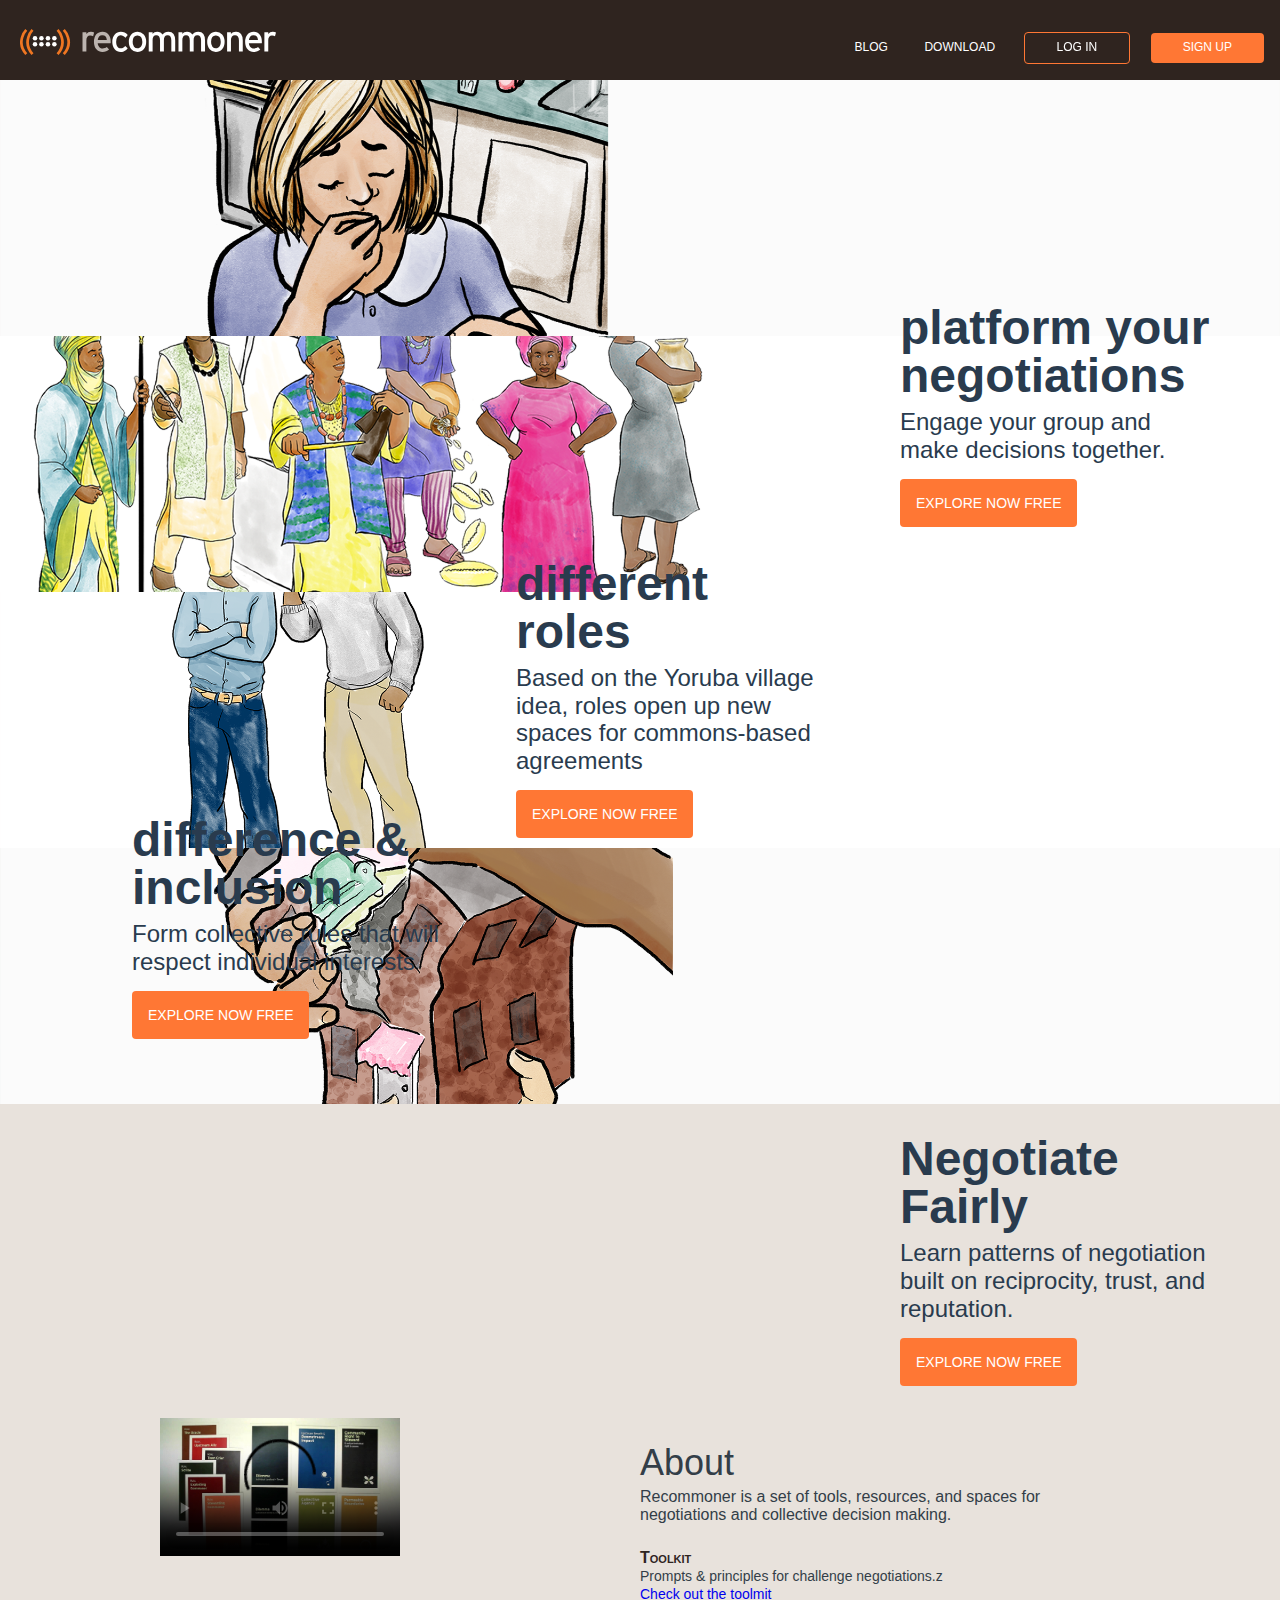
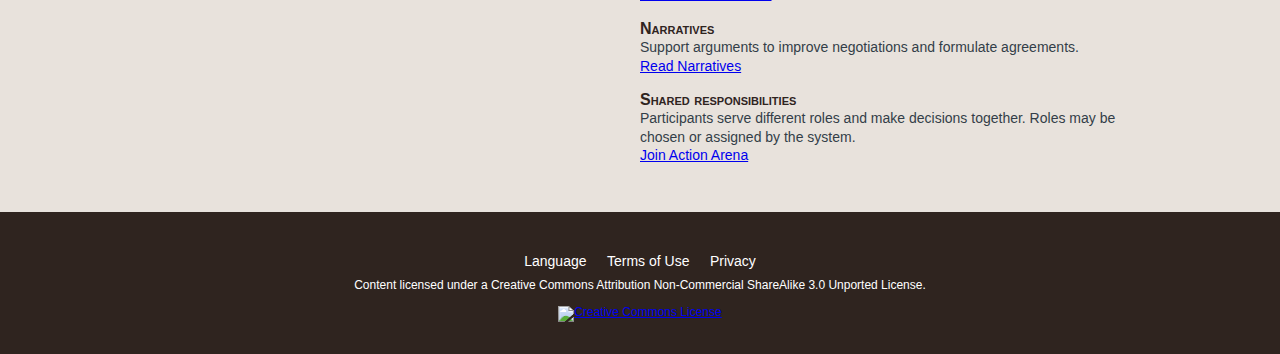
==== index.html @ cce73af5 "gogogo" ====
<!DOCTYPE html>
<html>

<head>
    <meta charset="UTF-8">
    <meta name="description" content="Recommoner is a platform built to address social dilemmas.">
    <meta http-equiv="Content-Type" content="text/html; charset=utf-8">
    <meta http-equiv="X-UA-Compatible" content="IE=edge,chrome=1">
    <meta name=viewport content="width=device-width, initial-scale=1">

    <title>Recommoner</title>

    <link rel="apple-touch-icon" sizes="152x152" href="/apple-touch-icon.png">
    <link rel="icon" type="image/png" href="/favicon-32x32.png" sizes="32x32">
    <link rel="icon" type="image/png" href="/favicon-16x16.png" sizes="16x16">
    <link rel="manifest" href="/manifest.json">
    <link rel="mask-icon" href="/safari-pinned-tab.svg" color="#5bbad5">
    <meta name="theme-color" content="#ffffff">

    <link rel="stylesheet" type="text/css" href="slick/slick.css" />
    <link rel="stylesheet" type="text/css" href="slick/slick-theme.css" />

    <link href="https://vjs.zencdn.net/5.19.2/video-js.css" rel="stylesheet">

    <link rel="stylesheet" type="text/css" href="css/tachyons.css">
    <link rel="stylesheet" type="text/css" href="css/style.css" />

    <!-- <script src="https://use.fontawesome.com/e6d8ed2f0f.js"></script> -->
    <!-- generic fontawesome -->
    <script src="https://use.fontawesome.com/c4970f7ace.js"></script>
    <!-- my specific asynchronous fontawesome -->

    <style>

        .bulletpoint .title {
            color: #2f241f;
            display: block;
        }

        .bulletpoint .desc {
            display: block;
        }

        .slick-next {
            right: 25px;
            z-index: 10;
        }

        .slick-next:before,
        .slick-prev:before {
            color: orange;
            height: 2em;
            width: 2em;
        }

        .slick-prev {
            left: 25px;
            z-index: 10;
        }

        .video-dimensions {
            padding-top: 2em;
            width: 400px;
            height: 250px;
            max-width: 600px;
            max-height: 425px
        }

        #about {
          background-color: #e8e2dc;
          color: #333e48;
          display: block;
          border-radius: 4px;
          padding: 2em;
        }

          #slider {
            overflow: hidden;
            padding-bottom: 15px;
            margin-bottom: -15px;
          }

          #wrapper {
            background-color: #e8e2dc;
          }
        }
    </style>

</head>

<body class="">
    <main id="wrapper">
        <header class="">
            <nav class="dt w-100 center pa3">
                <div class="dtc w2 v-mid pa1">
                    <a href="#" class="dib w5 h2 pv2">
                        <img src="img/logo.svg">
                    </a>
                </div>
                <div id="navlinks" class="dtc tr pt3 ph3">
                    <a class="f7 hover-orange no-underline white dn dib-l pv2 ph3" href="http://recommoning.com" target="_blank">Blog</a>
                    <a class="f7 hover-orange no-underline white dn dib-l pv2 ph3" href="download.html">Download</a>
                    <a id="loginBtn" class="f7 hover-orange no-underline white dib ml2 pv2 ph4 ba br2 mr2 mr3-ns grow" href="login.html">Log In</a>
                    <a id="signupBtn" class="f7 hover-white no-underline white dib mh0 pv2 ph4 br2 mr2 mr3-ns grow" href="login.html">Sign Up</a>
                </div>
            </nav>
        </header>
        <div id="slider" class="">
            <div class="cover bg-left pv6 db" style="background-image: url(img/eviction.png);">
                <div id="maintext" class="pt5 ph1 mr5 measure-narrow fr">
                    <h1 class="f2 f1-l mb0 lh-solid">platform your negotiations</h1>
                    <h2 class="f3 mt2 mb3 fw4">Engage your group and make decisions together.</h2>
                    <a id="exploreBtn" class="f6 hover-white no-underline white dib pa3 br2 mr2 mr3-ns grow ttu" href="construction/">Explore Now Free</a>
                </div>
            </div>
            <div class="cover bg-left pv6 db" style="background-image: url(img/village.png);">
                <div id="maintext" class="pt5 ph1 mr5 measure-narrow fr">
                    <h1 class="f2 f1-l mb0 lh-solid">different roles</h1>
                    <h2 class="f3 mt2 mb3 fw4">Based on the Yoruba village idea, roles open up new spaces for commons-based agreements</h2>
                    <a id="exploreBtn" class="f6 hover-white no-underline white dib pa3 br2 mr2 mr3-ns grow ttu" href="construction/">Explore Now Free</a>
                </div>
            </div>
            <div class="cover bg-left pv6 db" style="background-image: url(img/differenceandinclusion.png);">
                <div id="maintext" class="pt5 ph1 mr5 measure-narrow fr">
                    <h1 class="f2 f1-l mb0 lh-solid">difference & inclusion</h1>
                    <h2 class="f3 mt2 mb3 fw4">Form collective rules that will respect individual interests</h2>
                    <a id="exploreBtn" class="f6 hover-white no-underline white dib pa3 br2 mr2 mr3-ns grow ttu" href="construction/">Explore Now Free</a>
                </div>
            </div>
            <div class="cover bg-left pv6 db" style="background-image: url(img/negotiatefairly.png);">
                <div id="maintext" class="pt5 ph1 mr5 measure-narrow fr">
                    <h1 class="f2 f1-l mb0 lh-solid">Negotiate Fairly</h1>
                    <h2 class="f3 mt2 mb3 fw4">Learn patterns of negotiation built on reciprocity, trust, and reputation.</h2>
                    <a id="exploreBtn" class="f6 hover-white no-underline white dib pa3 br2 mr2 mr3-ns grow ttu" href="construction/">Explore Now Free</a>
                </div>
            </div>
        </div>

        <article id="about" class="cf center white pt2 center mw8">
            <div id="vidcol" class="fl w-100 w-50-ns">
                <video id="video" class="video-js center w-100 w-50-ns fl" controls preload="auto" poster="vids/poster.jpg" data-setup="{}">
              <source src="vids/large.mp4" type='video/mp4'>
              <source src="vids/large.webm" type='video/webm'>
              <source src="vids/small.mp4" type='video/mp4'>
              <source src="vids/small.webm" type='video/webm'>
              <p class="vjs-no-js">
                To view this video please enable JavaScript, and consider upgrading to a web browser that
                <a href="https://videojs.com/html5-video-support/" target="_blank">supports HTML5 video</a>
              </p>
            </video>
            </div>
                <div id="textcol" class="fl w-100 w-50-ns pb2">
                    <h1 class="tl mb1 f2 fw4">About</h1>
                    <span class="f4haha fw3 pb3 db">Recommoner is a set of tools, resources, and spaces for negotiations and collective decision making.</span>
                    <div class="bulletpoint pv2">
                        <span class="f6"><span class="title f5 b small-caps">Toolkit</span> Prompts & principles for challenge negotiations.z<br><a href="pdfs/toolkit.pdf">Check out the toolmit</a></span>
                    </div>
                    <div class="bulletpoint pv2">
                        <span class="f6"><span class="title f5 b small-caps">Narratives</span> Support arguments to improve negotiations and formulate agreements.<br><a href="#">Read Narratives</a></span>
                    </div>
                    <div class="bulletpoint pv2">
                        <span class="f6"><span class="title f5 b small-caps">Shared responsibilities</span> Participants serve different roles and make decisions together. Roles may be chosen or assigned by the system.<br><a href="#">Join Action Arena</a></span>
                    </div>
                </div>
        </article>

        <footer class="pv4 white">
            <div class="tc mv2">
                <a href="#" title="Language" class="f6 dib ph2 link white dim">Language</a>
                <a href="#" title="Terms" class="f6 dib ph2 link white dim">Terms of Use</a>
                <a href="#" title="Privacy" class="f6 dib ph2 link white dim">Privacy</a>
            </div>
            <small class="f7 db tc">Content licensed under a Creative Commons Attribution Non-Commercial ShareAlike 3.0 Unported License.<br><br><a rel="license" href="http://creativecommons.org/licenses/by-nc-sa/3.0/" target="_blank"><img alt="Creative Commons License" style="border-width:0" src="https://i.creativecommons.org/l/by-nc-sa/3.0/80x15.png"></a></small>
        </footer>
    </main>
    <div id="otherjs">
        <script type="text/javascript" src="//code.jquery.com/jquery-1.11.0.min.js"></script>
        <script type="text/javascript" src="//code.jquery.com/jquery-migrate-1.2.1.min.js"></script>
        <script type="text/javascript" src="slick/slick.min.js"></script>
        <script src="https://vjs.zencdn.net/5.19.2/video.js"></script>
        <script type="text/javascript">
            $(document).ready(function() {
                $('#slider').slick({
                    infinite: true,
                    speed: 3500,
                    autoplay: true,
                    dots: true,
                    arrows: true,
                    // adaptiveHeight: true
                });
            });
        </script>
        <script>
            (function(i, s, o, g, r, a, m) {
                i['GoogleAnalyticsObject'] = r;
                i[r] = i[r] || function() {
                    (i[r].q = i[r].q || []).push(arguments)
                }, i[r].l = 1 * new Date();
                a = s.createElement(o),
                    m = s.getElementsByTagName(o)[0];
                a.async = 1;
                a.src = g;
                m.parentNode.insertBefore(a, m)
            })(window, document, 'script', 'https://www.google-analytics.com/analytics.js', 'ga');

            ga('create', 'UA-97721582-1', 'auto');
            ga('send', 'pageview');
        </script>
    </div>

</body>

</html>
---- css/style.css ----
body {
    background-color: #2F241F;
    font-family: "UniversLTStd-Light", "Univers", Univers, -apple-system, BlinkMacSystemFont, 'avenir next', avenir, 'helvetica neue', helvetica, ubuntu, roboto, noto, 'segoe ui', arial, sans-serif;
}

nav {
    background-color: #2F241F;
    /* brown */
    text-transform: uppercase;
    font-family: "UniversLTStd-Light", "Univers", sans-serif;
}

footer {
    background-color: #2F241F;

    /* orange */
    min-height: 100px;
    max-height: 150px;
    width: 100%;
    /*position: absolute;*/
    bottom: 0;
    left: 0;
}

#maintext {
    color: #293B4E;
}

#maintext h1 {
    font-family: "UniversLTStd-BoldCn", "Univers", sans-serif;
}

#wrapper {
    min-height: 100%;
    background-color: #FF7734;
}

#loginBtn {
    border-color: #FF7734;
    font-family: "UniversLTStd-Light", "Univers", sans-serif;
}

#signupBtn {
    background-color: #FF7734;
    /* correct orange */
}

#exploreBtn {
    background-color: #FF7734;
}

/* UNIVERS */

@font-face {
    font-family: "UniversLTStd";
    src: url('../font/UniversLTStd.otf');
}

@font-face {
    font-family: "UniversLTStd-BoldCn";
    src: url('../font/UniversLTStd-BoldCn.otf');
}

@font-face {
    font-family: "UniversLTStd-Light";
    src: url('../font/UniversLTStd-Light.otf');
}
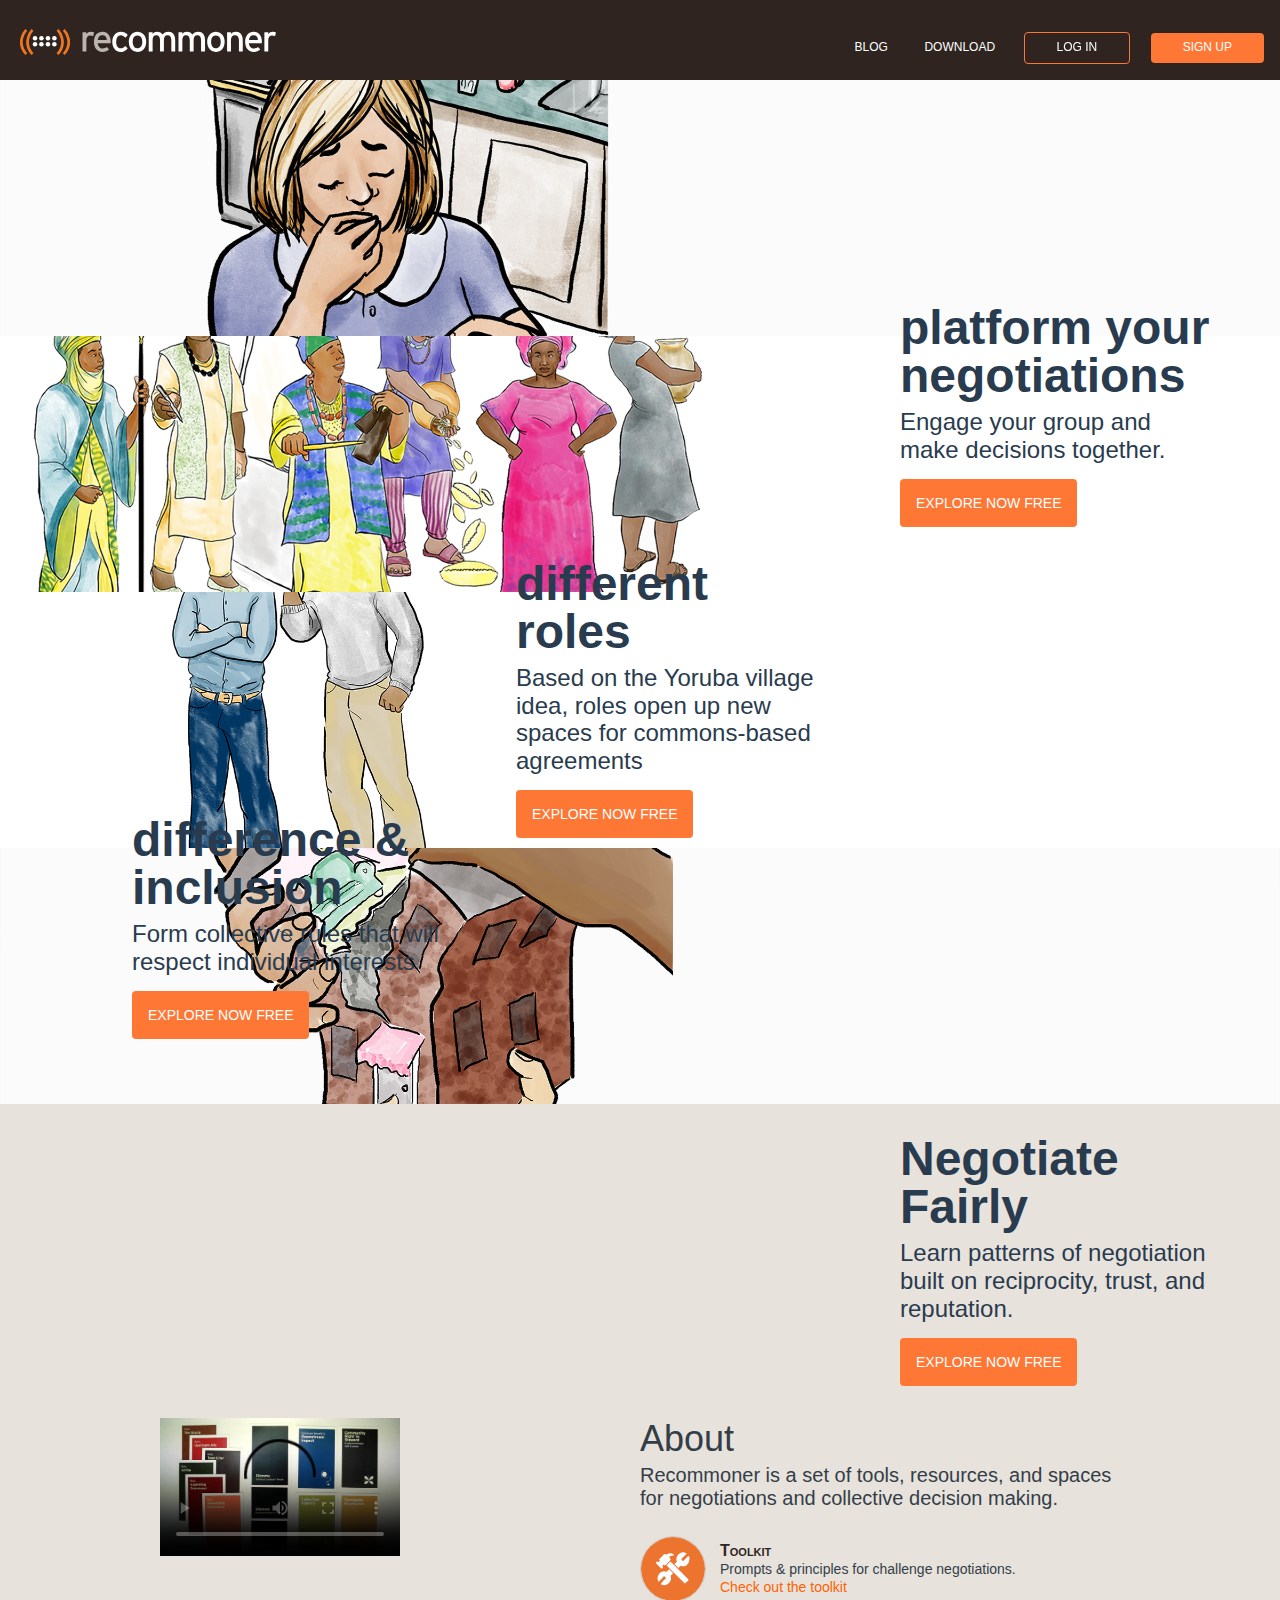
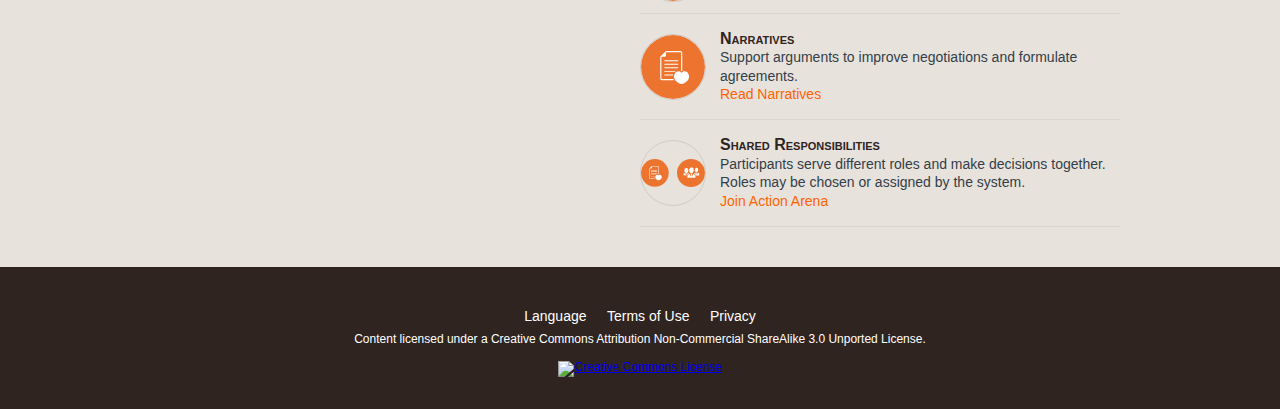
==== commit 7fff73f2: "add icons and remove top margin from about section" ====
--- a/index.html
+++ b/index.html
@@ -31,8 +31,7 @@
     <!-- my specific asynchronous fontawesome -->
 
     <style>
-
-        .bulletpoint .title {
+    .bulletpoint .title {
             color: #2f241f;
             display: block;
         }
@@ -67,23 +66,23 @@
         }
 
         #about {
-          background-color: #e8e2dc;
-          color: #333e48;
-          display: block;
-          border-radius: 4px;
-          padding: 2em;
-        }
-
-          #slider {
+            background-color: #e8e2dc;
+            color: #333e48;
+            display: block;
+            border-radius: 4px;
+            padding: 2em;
+        }
+
+        #slider {
             overflow: hidden;
             padding-bottom: 15px;
             margin-bottom: -15px;
-          }
-
-          #wrapper {
+        }
+
+        #wrapper {
             background-color: #e8e2dc;
-          }
-        }
+        }
+    }
     </style>
 
 </head>
@@ -136,7 +135,7 @@
             </div>
         </div>
 
-        <article id="about" class="cf center white pt2 center mw8">
+        <article id="about" class="cf center white pt2 center v-mid mw8">
             <div id="vidcol" class="fl w-100 w-50-ns">
                 <video id="video" class="video-js center w-100 w-50-ns fl" controls preload="auto" poster="vids/poster.jpg" data-setup="{}">
               <source src="vids/large.mp4" type='video/mp4'>
@@ -149,19 +148,37 @@
               </p>
             </video>
             </div>
-                <div id="textcol" class="fl w-100 w-50-ns pb2">
-                    <h1 class="tl mb1 f2 fw4">About</h1>
-                    <span class="f4haha fw3 pb3 db">Recommoner is a set of tools, resources, and spaces for negotiations and collective decision making.</span>
-                    <div class="bulletpoint pv2">
-                        <span class="f6"><span class="title f5 b small-caps">Toolkit</span> Prompts & principles for challenge negotiations.z<br><a href="pdfs/toolkit.pdf">Check out the toolmit</a></span>
-                    </div>
-                    <div class="bulletpoint pv2">
-                        <span class="f6"><span class="title f5 b small-caps">Narratives</span> Support arguments to improve negotiations and formulate agreements.<br><a href="#">Read Narratives</a></span>
-                    </div>
-                    <div class="bulletpoint pv2">
-                        <span class="f6"><span class="title f5 b small-caps">Shared responsibilities</span> Participants serve different roles and make decisions together. Roles may be chosen or assigned by the system.<br><a href="#">Join Action Arena</a></span>
-                    </div>
-                </div>
+            <div id="textcol" class="fl w-100 w-50-ns pb2">
+                <h1 class="tl mb1 f2 fw4 mt0">About</h1>
+                <span class="f4 fw3 pb3 db">Recommoner is a set of tools, resources, and spaces for negotiations and collective decision making.</span>
+
+                <article class="dt w-100 bb b--black-05 pb2 mt2" href="#0">
+                    <div class="dtc w2 w3-ns v-mid">
+                        <img src="img/toolkit.svg" class="ba b--black-10 db br-100 w2 w3-ns h2 h3-ns" />
+                    </div>
+                    <div class="dtc v-mid pl3 pv2 bulletpoint">
+                        <span class="f6"><span class="title f5 b small-caps">Toolkit</span> Prompts & principles for challenge negotiations.<br><a href="pdfs/toolkit.pdf" class="link orange dim">Check out the toolkit</a></span>
+                    </div>
+                </article>
+
+                <article class="dt w-100 bb b--black-05 pb2 mt2" href="#0">
+                    <div class="dtc w2 w3-ns v-mid">
+                        <img src="img/narratives.svg" class="ba b--black-10 db br-100 w2 w3-ns h2 h3-ns" />
+                    </div>
+                    <div class="dtc v-mid pl3 pv2 bulletpoint">
+                        <span class="f6"><span class="title f5 b small-caps">Narratives</span> Support arguments to improve negotiations and formulate agreements.<br><a href="#" class="link orange dim">Read Narratives</a></span>
+                    </div>
+                </article>
+
+                <article class="dt w-100 bb b--black-05 pb2 mt2" href="#0">
+                    <div class="dtc w2 w3-ns v-mid">
+                        <img src="img/responsibility.svg" class="ba b--black-10 db br-100 w2 w3-ns h2 h3-ns" />
+                    </div>
+                    <div class="dtc v-mid pl3 pv2 bulletpoint">
+                        <span class="f6"><span class="title f5 b small-caps">Shared Responsibilities</span> Participants serve different roles and make decisions together. Roles may be chosen or assigned by the system.<br><a href="#" class="link orange dim">Join Action Arena</a></span>
+                    </div>
+                </article>
+            </div>
         </article>
 
         <footer class="pv4 white">
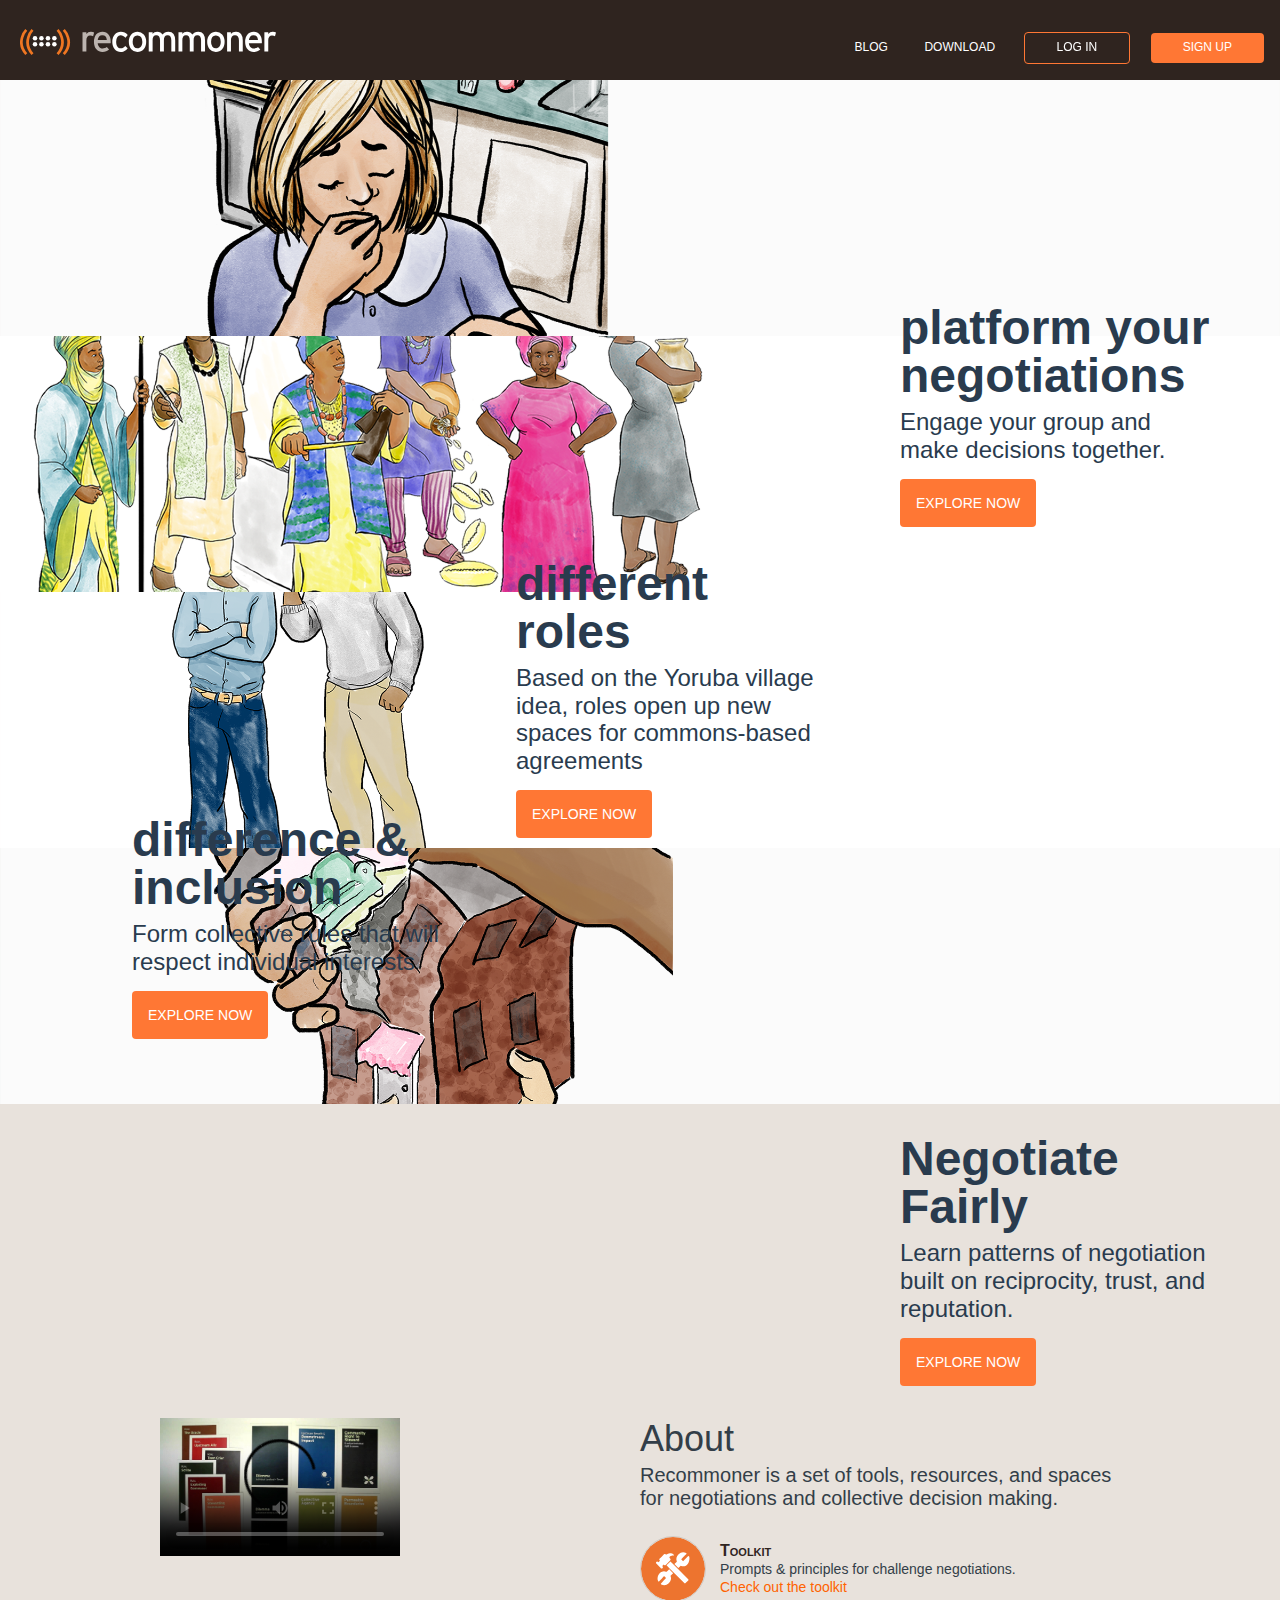
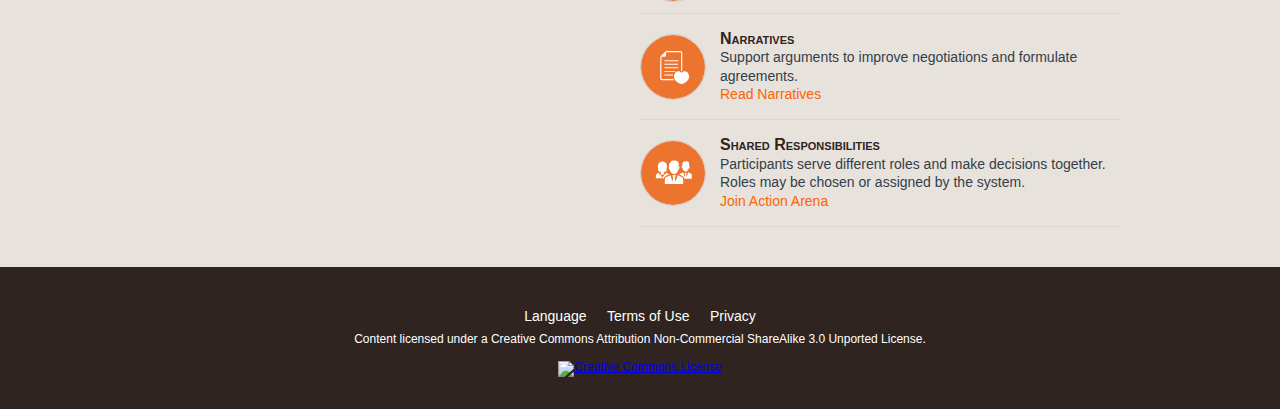
==== commit 94f103f7: "change explore now" ====
--- a/index.html
+++ b/index.html
@@ -109,28 +109,28 @@
                 <div id="maintext" class="pt5 ph1 mr5 measure-narrow fr">
                     <h1 class="f2 f1-l mb0 lh-solid">platform your negotiations</h1>
                     <h2 class="f3 mt2 mb3 fw4">Engage your group and make decisions together.</h2>
-                    <a id="exploreBtn" class="f6 hover-white no-underline white dib pa3 br2 mr2 mr3-ns grow ttu" href="construction/">Explore Now Free</a>
+                    <a id="exploreBtn" class="f6 hover-white no-underline white dib pa3 br2 mr2 mr3-ns grow ttu" href="construction/">Explore Now</a>
                 </div>
             </div>
             <div class="cover bg-left pv6 db" style="background-image: url(img/village.png);">
                 <div id="maintext" class="pt5 ph1 mr5 measure-narrow fr">
                     <h1 class="f2 f1-l mb0 lh-solid">different roles</h1>
                     <h2 class="f3 mt2 mb3 fw4">Based on the Yoruba village idea, roles open up new spaces for commons-based agreements</h2>
-                    <a id="exploreBtn" class="f6 hover-white no-underline white dib pa3 br2 mr2 mr3-ns grow ttu" href="construction/">Explore Now Free</a>
+                    <a id="exploreBtn" class="f6 hover-white no-underline white dib pa3 br2 mr2 mr3-ns grow ttu" href="construction/">Explore Now</a>
                 </div>
             </div>
             <div class="cover bg-left pv6 db" style="background-image: url(img/differenceandinclusion.png);">
                 <div id="maintext" class="pt5 ph1 mr5 measure-narrow fr">
                     <h1 class="f2 f1-l mb0 lh-solid">difference & inclusion</h1>
                     <h2 class="f3 mt2 mb3 fw4">Form collective rules that will respect individual interests</h2>
-                    <a id="exploreBtn" class="f6 hover-white no-underline white dib pa3 br2 mr2 mr3-ns grow ttu" href="construction/">Explore Now Free</a>
+                    <a id="exploreBtn" class="f6 hover-white no-underline white dib pa3 br2 mr2 mr3-ns grow ttu" href="construction/">Explore Now</a>
                 </div>
             </div>
             <div class="cover bg-left pv6 db" style="background-image: url(img/negotiatefairly.png);">
                 <div id="maintext" class="pt5 ph1 mr5 measure-narrow fr">
                     <h1 class="f2 f1-l mb0 lh-solid">Negotiate Fairly</h1>
                     <h2 class="f3 mt2 mb3 fw4">Learn patterns of negotiation built on reciprocity, trust, and reputation.</h2>
-                    <a id="exploreBtn" class="f6 hover-white no-underline white dib pa3 br2 mr2 mr3-ns grow ttu" href="construction/">Explore Now Free</a>
+                    <a id="exploreBtn" class="f6 hover-white no-underline white dib pa3 br2 mr2 mr3-ns grow ttu" href="construction/">Explore Now</a>
                 </div>
             </div>
         </div>
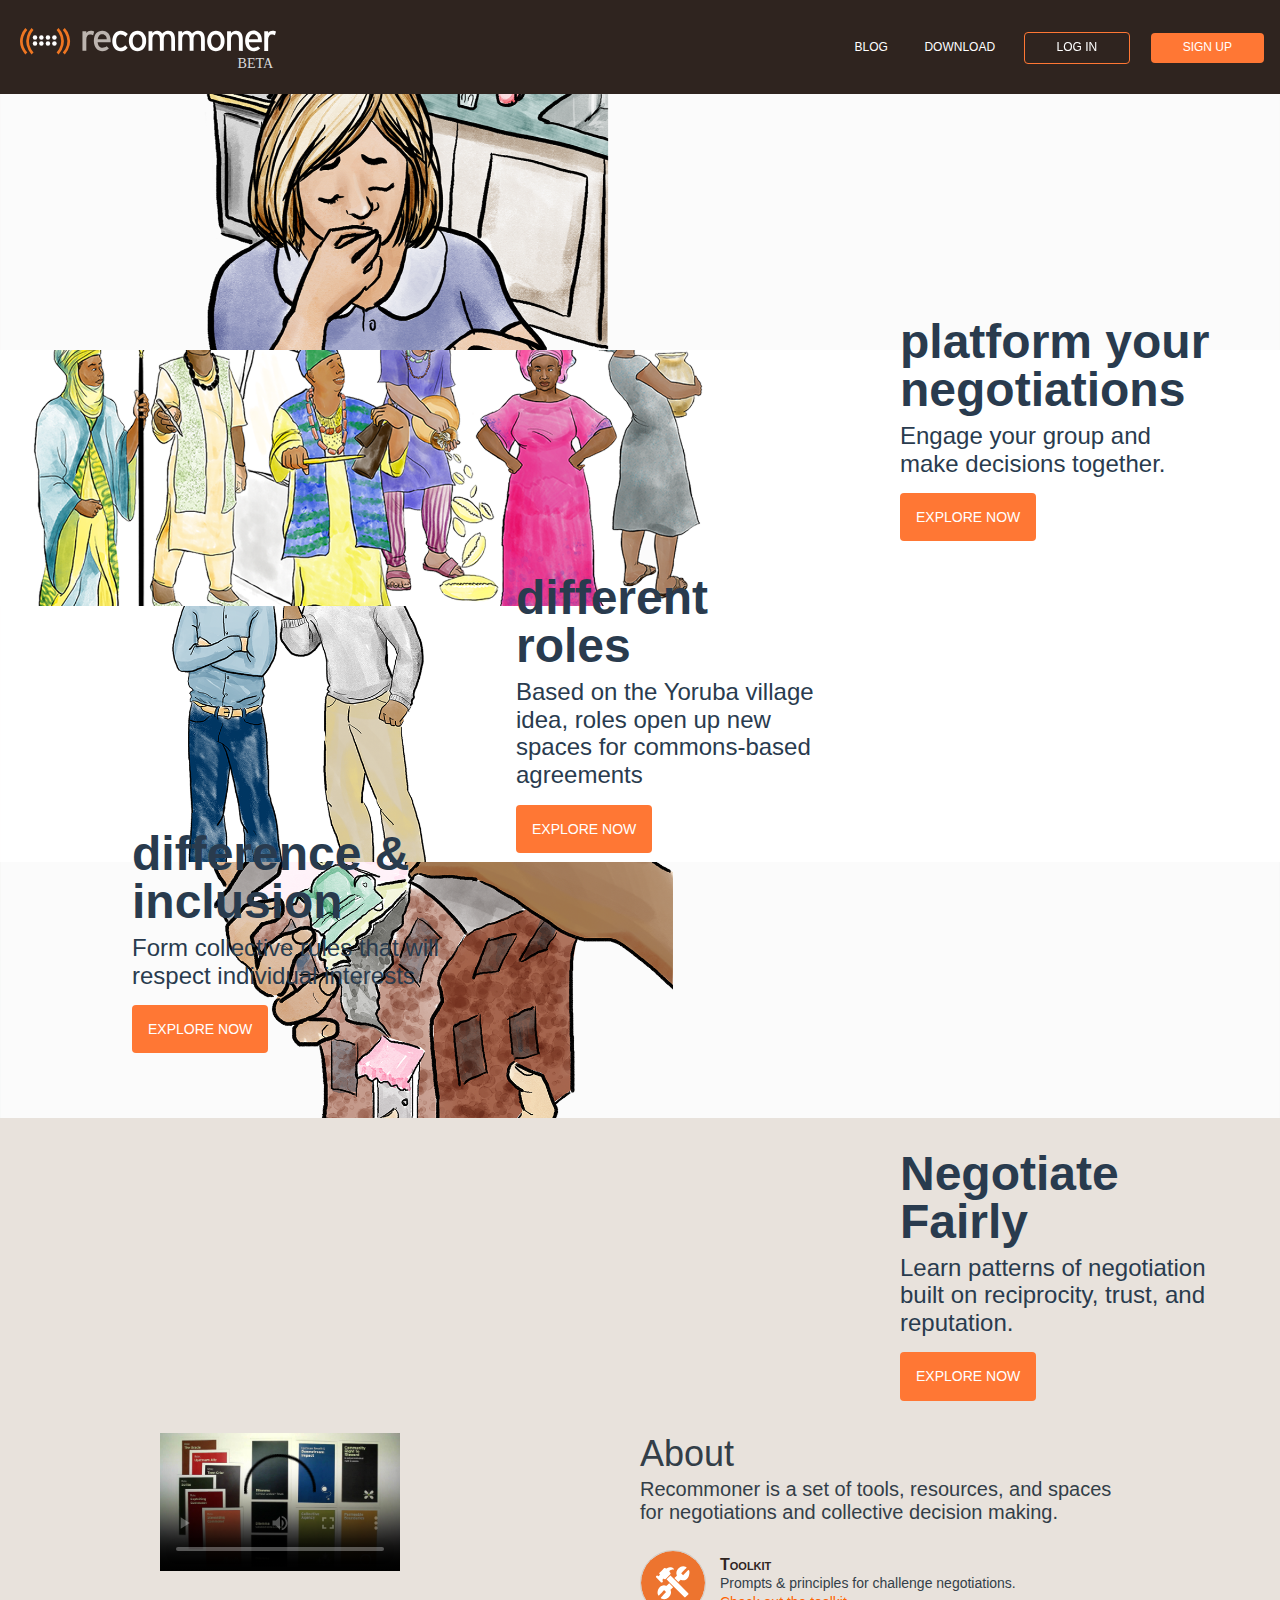
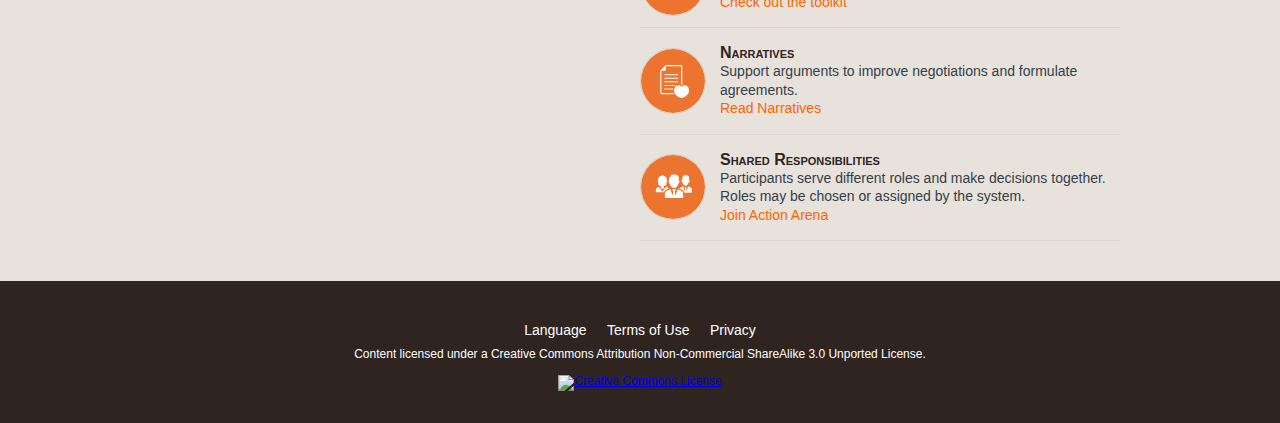
==== commit 629a1f05: "add beta logo" ====
--- a/index.html
+++ b/index.html
@@ -93,7 +93,7 @@
             <nav class="dt w-100 center pa3">
                 <div class="dtc w2 v-mid pa1">
                     <a href="#" class="dib w5 h2 pv2">
-                        <img src="img/logo.svg">
+                        <img src="img/logo-beta.svg">
                     </a>
                 </div>
                 <div id="navlinks" class="dtc tr pt3 ph3">
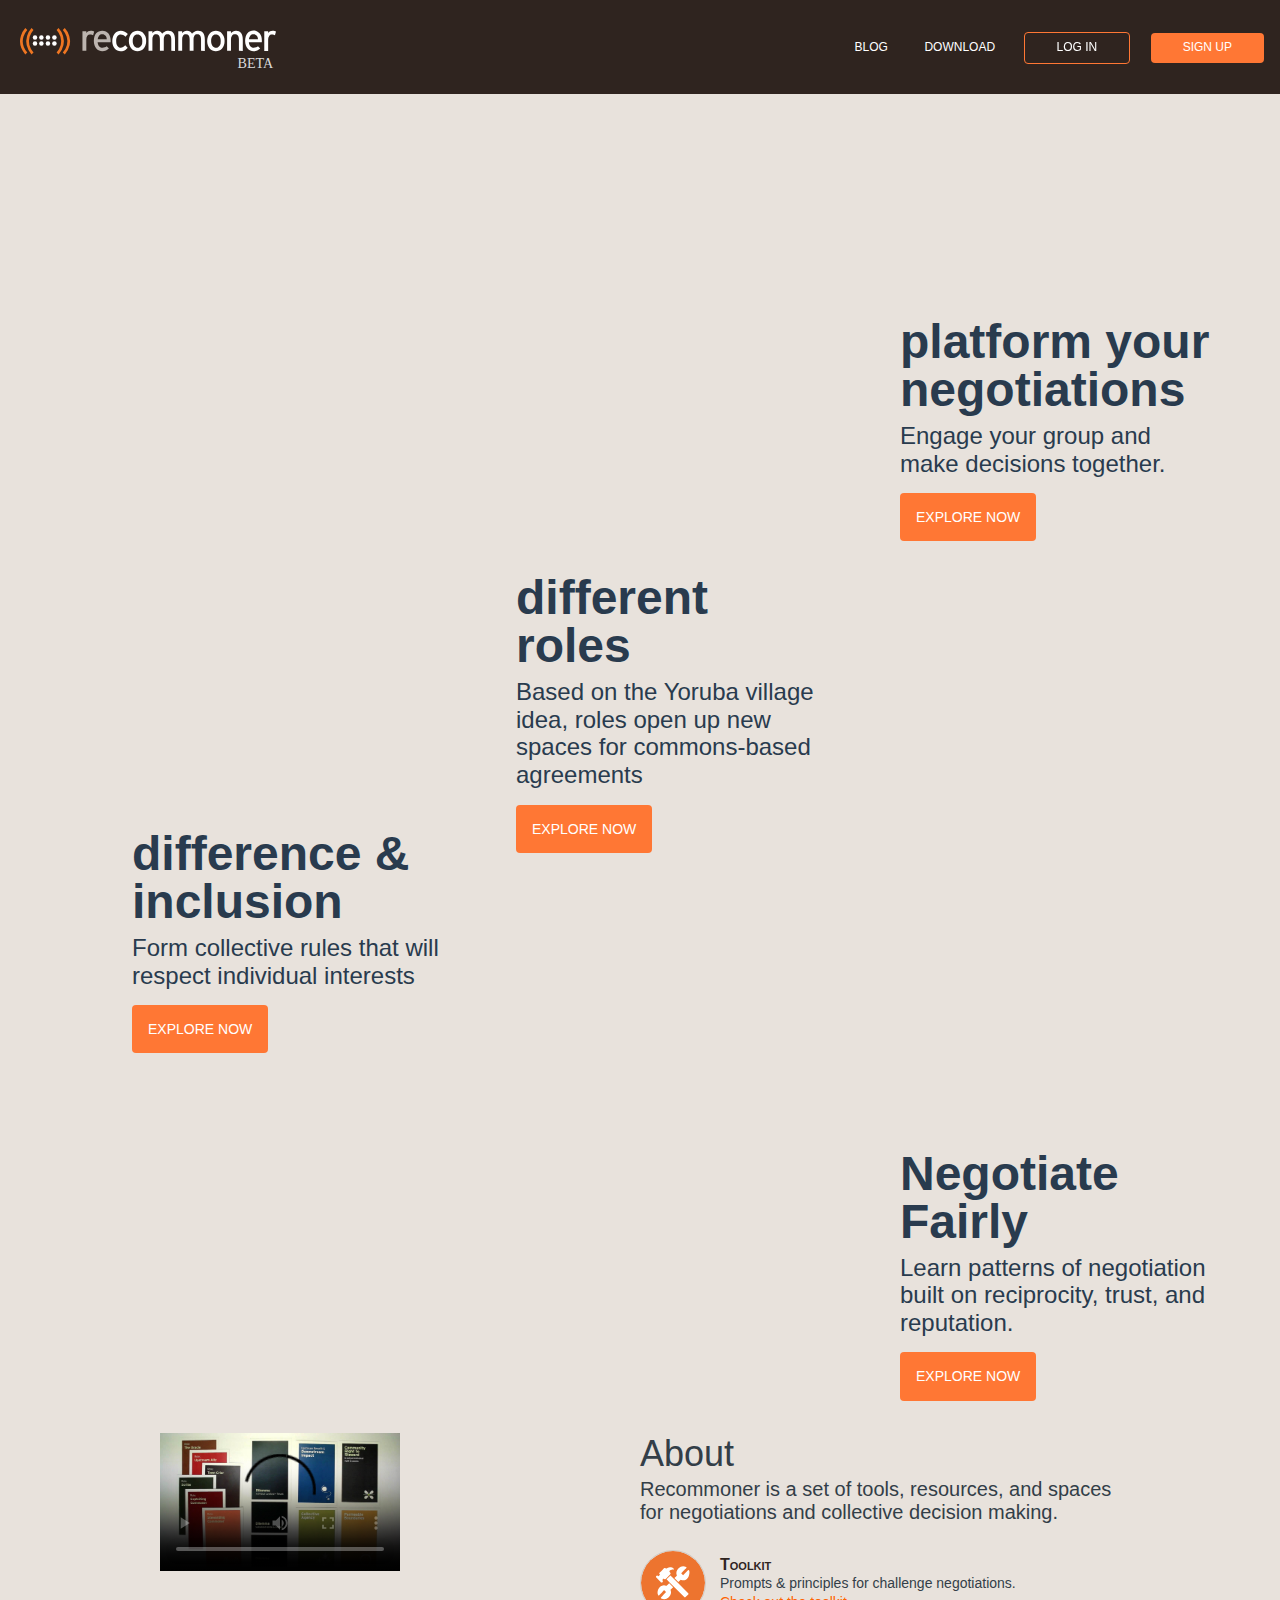
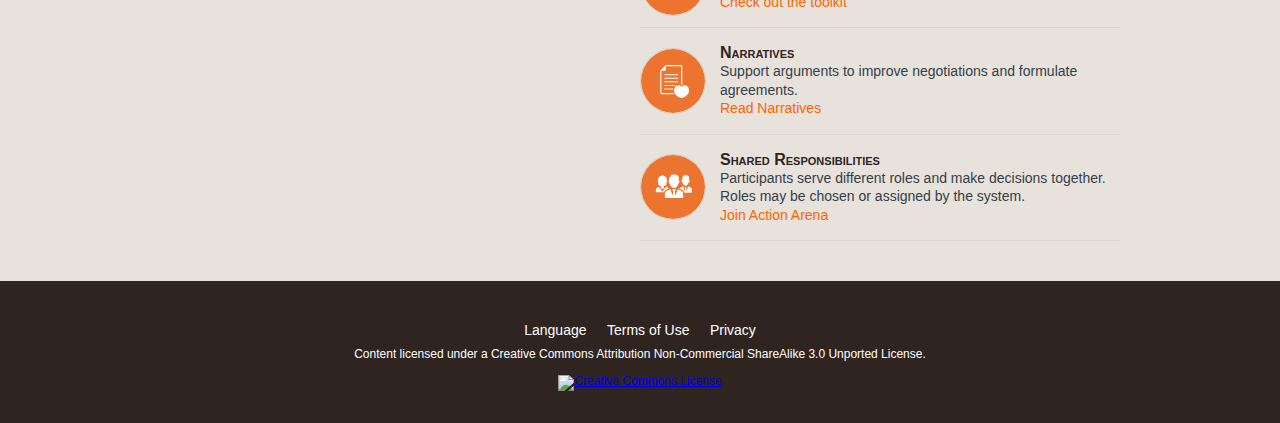
==== commit 764ca828: "use updated files" ====
--- a/index.html
+++ b/index.html
@@ -105,28 +105,28 @@
             </nav>
         </header>
         <div id="slider" class="">
-            <div class="cover bg-left pv6 db" style="background-image: url(img/eviction.png);">
+            <div class="cover bg-left pv6 db" style="background-image: url(img/eviction.jpg);">
                 <div id="maintext" class="pt5 ph1 mr5 measure-narrow fr">
                     <h1 class="f2 f1-l mb0 lh-solid">platform your negotiations</h1>
                     <h2 class="f3 mt2 mb3 fw4">Engage your group and make decisions together.</h2>
                     <a id="exploreBtn" class="f6 hover-white no-underline white dib pa3 br2 mr2 mr3-ns grow ttu" href="construction/">Explore Now</a>
                 </div>
             </div>
-            <div class="cover bg-left pv6 db" style="background-image: url(img/village.png);">
+            <div class="cover bg-left pv6 db" style="background-image: url(img/village.jpg);">
                 <div id="maintext" class="pt5 ph1 mr5 measure-narrow fr">
                     <h1 class="f2 f1-l mb0 lh-solid">different roles</h1>
                     <h2 class="f3 mt2 mb3 fw4">Based on the Yoruba village idea, roles open up new spaces for commons-based agreements</h2>
                     <a id="exploreBtn" class="f6 hover-white no-underline white dib pa3 br2 mr2 mr3-ns grow ttu" href="construction/">Explore Now</a>
                 </div>
             </div>
-            <div class="cover bg-left pv6 db" style="background-image: url(img/differenceandinclusion.png);">
+            <div class="cover bg-left pv6 db" style="background-image: url(img/differenceandinclusion.jpg);">
                 <div id="maintext" class="pt5 ph1 mr5 measure-narrow fr">
                     <h1 class="f2 f1-l mb0 lh-solid">difference & inclusion</h1>
                     <h2 class="f3 mt2 mb3 fw4">Form collective rules that will respect individual interests</h2>
                     <a id="exploreBtn" class="f6 hover-white no-underline white dib pa3 br2 mr2 mr3-ns grow ttu" href="construction/">Explore Now</a>
                 </div>
             </div>
-            <div class="cover bg-left pv6 db" style="background-image: url(img/negotiatefairly.png);">
+            <div class="cover bg-left pv6 db" style="background-image: url(img/negotiatefairly.jpg);">
                 <div id="maintext" class="pt5 ph1 mr5 measure-narrow fr">
                     <h1 class="f2 f1-l mb0 lh-solid">Negotiate Fairly</h1>
                     <h2 class="f3 mt2 mb3 fw4">Learn patterns of negotiation built on reciprocity, trust, and reputation.</h2>
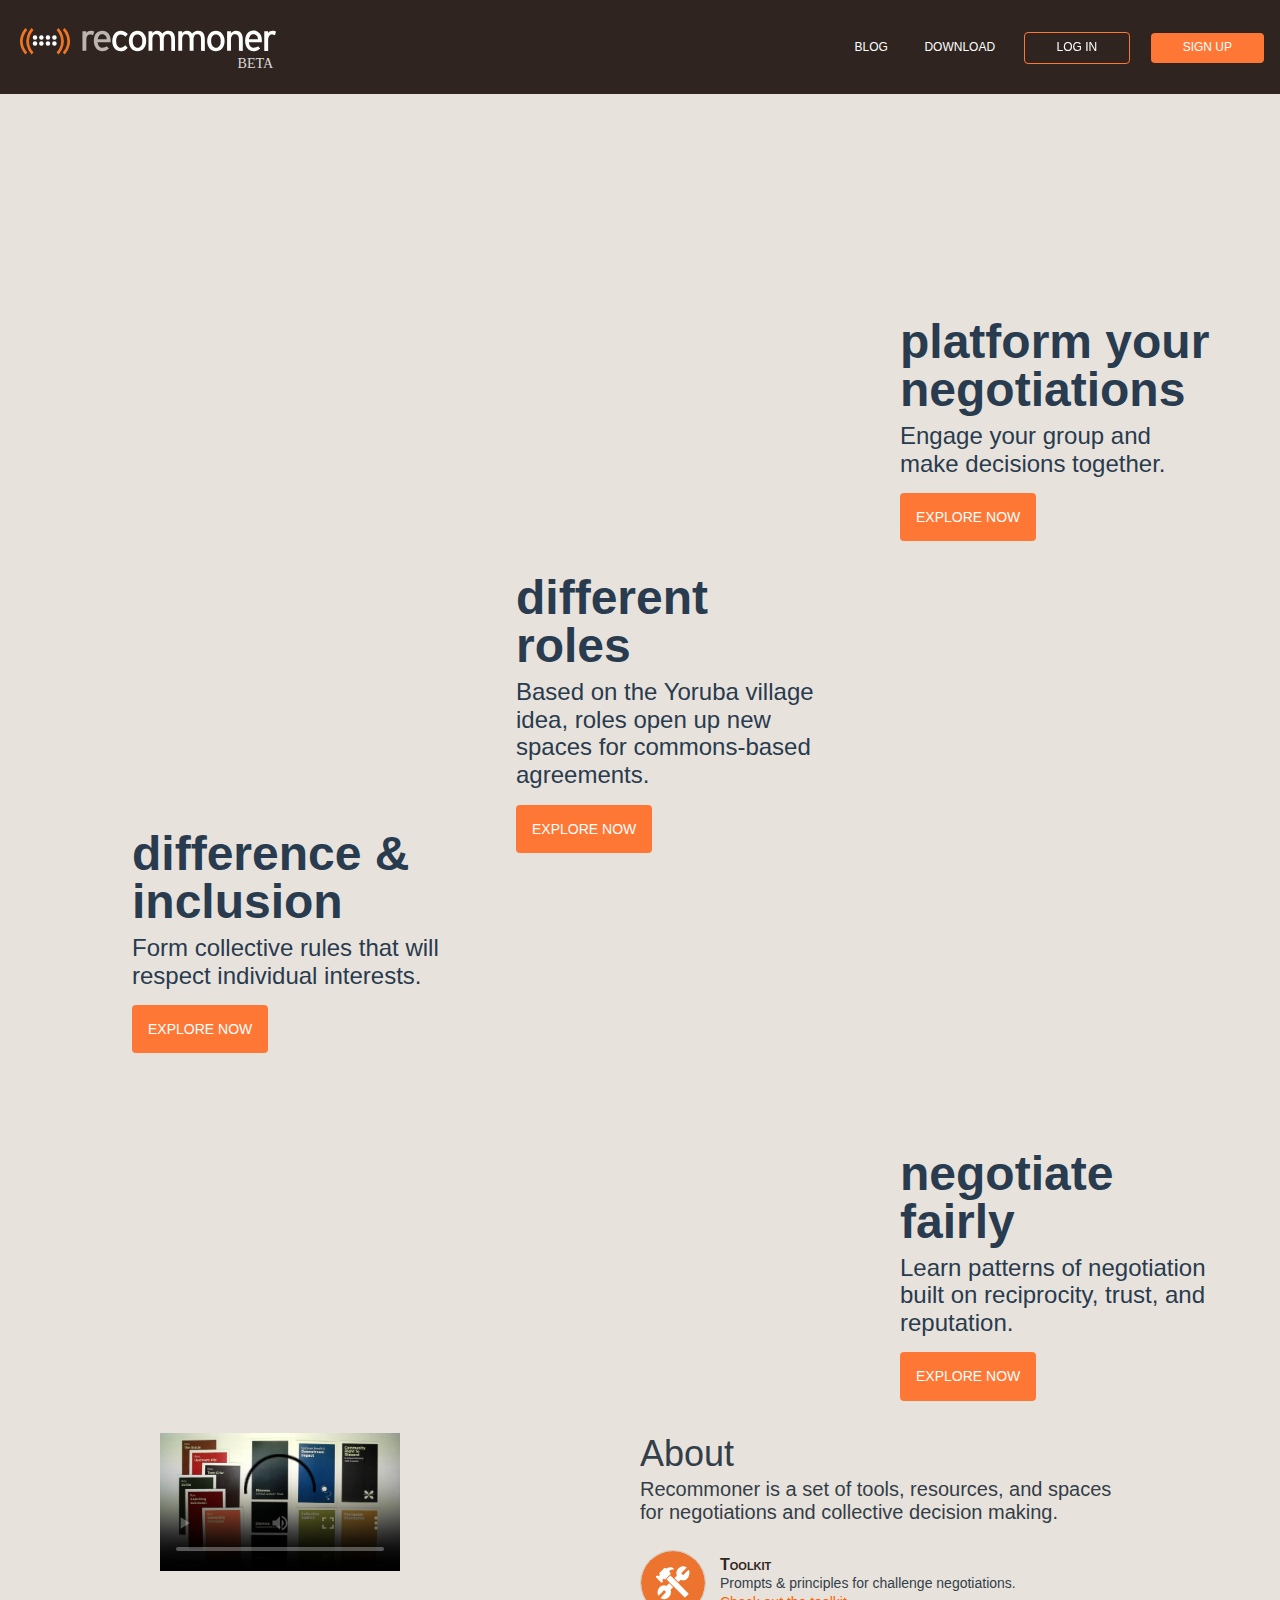
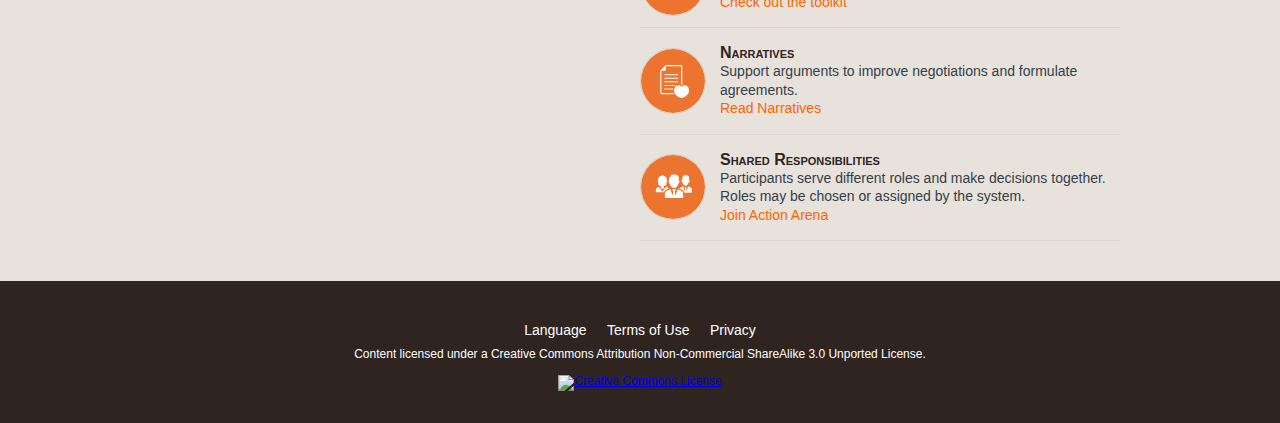
==== commit 66d88367: "remove v1" ====
--- a/index.html
+++ b/index.html
@@ -108,28 +108,28 @@
             <div class="cover bg-left pv6 db" style="background-image: url(img/eviction.jpg);">
                 <div id="maintext" class="pt5 ph1 mr5 measure-narrow fr">
                     <h1 class="f2 f1-l mb0 lh-solid">platform your negotiations</h1>
-                    <h2 class="f3 mt2 mb3 fw4">Engage your group and make decisions together.</h2>
+                    <h2 class="f3 mt2 mb3 fw4">Engage your group and make decisions together.                                        </h2>
                     <a id="exploreBtn" class="f6 hover-white no-underline white dib pa3 br2 mr2 mr3-ns grow ttu" href="construction/">Explore Now</a>
                 </div>
             </div>
             <div class="cover bg-left pv6 db" style="background-image: url(img/village.jpg);">
                 <div id="maintext" class="pt5 ph1 mr5 measure-narrow fr">
                     <h1 class="f2 f1-l mb0 lh-solid">different roles</h1>
-                    <h2 class="f3 mt2 mb3 fw4">Based on the Yoruba village idea, roles open up new spaces for commons-based agreements</h2>
+                    <h2 class="f3 mt2 mb3 fw4">Based on the Yoruba village idea, roles open up new spaces for commons-based agreements. </h2>
                     <a id="exploreBtn" class="f6 hover-white no-underline white dib pa3 br2 mr2 mr3-ns grow ttu" href="construction/">Explore Now</a>
                 </div>
             </div>
             <div class="cover bg-left pv6 db" style="background-image: url(img/differenceandinclusion.jpg);">
                 <div id="maintext" class="pt5 ph1 mr5 measure-narrow fr">
                     <h1 class="f2 f1-l mb0 lh-solid">difference & inclusion</h1>
-                    <h2 class="f3 mt2 mb3 fw4">Form collective rules that will respect individual interests</h2>
+                    <h2 class="f3 mt2 mb3 fw4">Form collective rules that will respect individual interests.                            </h2>
                     <a id="exploreBtn" class="f6 hover-white no-underline white dib pa3 br2 mr2 mr3-ns grow ttu" href="construction/">Explore Now</a>
                 </div>
             </div>
             <div class="cover bg-left pv6 db" style="background-image: url(img/negotiatefairly.jpg);">
                 <div id="maintext" class="pt5 ph1 mr5 measure-narrow fr">
-                    <h1 class="f2 f1-l mb0 lh-solid">Negotiate Fairly</h1>
-                    <h2 class="f3 mt2 mb3 fw4">Learn patterns of negotiation built on reciprocity, trust, and reputation.</h2>
+                    <h1 class="f2 f1-l mb0 lh-solid">negotiate fairly</h1>
+                    <h2 class="f3 mt2 mb3 fw4">Learn patterns of negotiation built on reciprocity, trust, and reputation.               </h2>
                     <a id="exploreBtn" class="f6 hover-white no-underline white dib pa3 br2 mr2 mr3-ns grow ttu" href="construction/">Explore Now</a>
                 </div>
             </div>
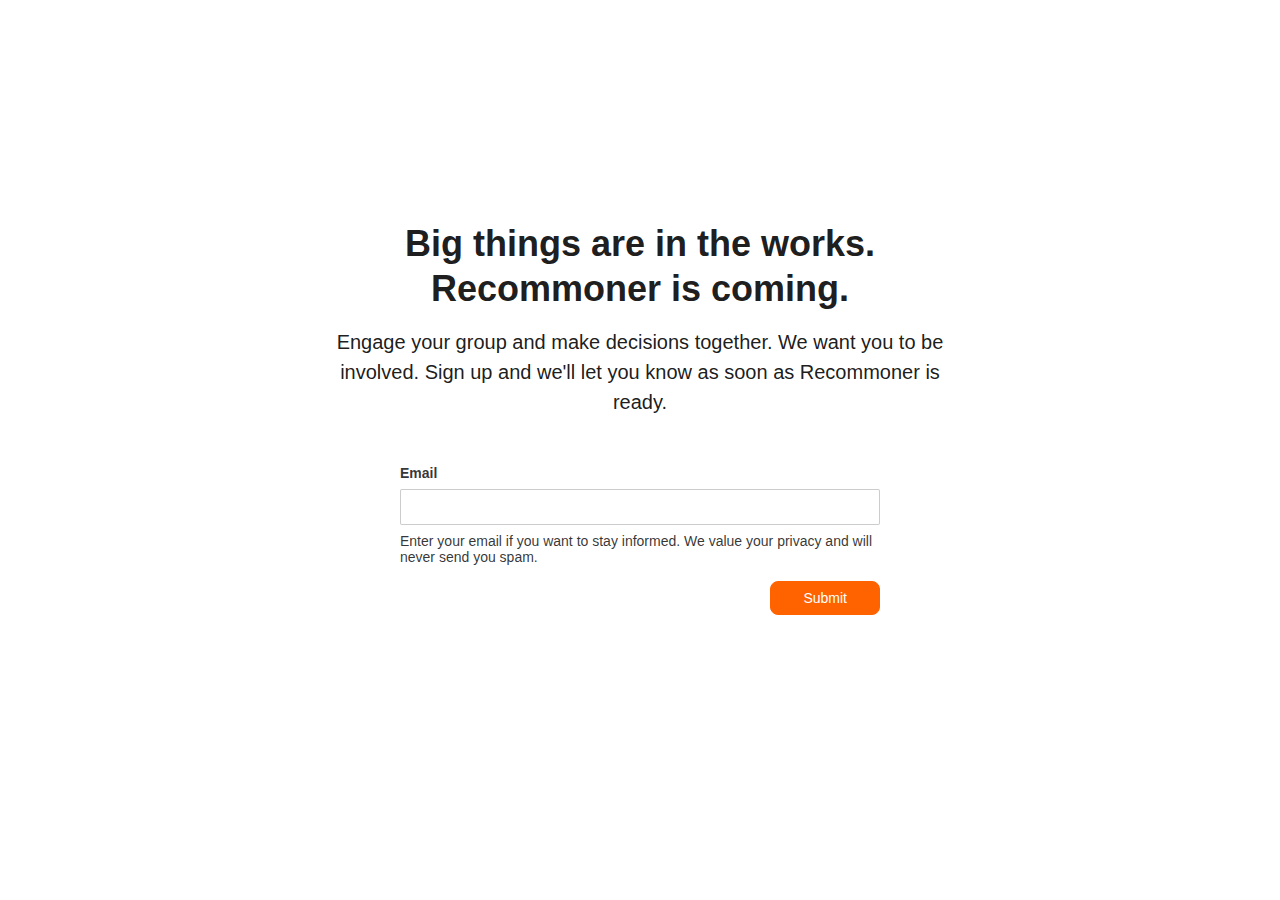
==== commit a8942ae6: "add splash intro page" ====
--- a/index.html
+++ b/index.html
@@ -3,228 +3,53 @@
 
 <head>
     <meta charset="UTF-8">
-    <meta name="description" content="Recommoner is a platform built to address social dilemmas.">
+
+    <title>Recommoner — Coming Soon!</title>
+
+    <meta name="description" content="Recommoner is a platform built to solve social dilemmas.">
     <meta http-equiv="Content-Type" content="text/html; charset=utf-8">
     <meta http-equiv="X-UA-Compatible" content="IE=edge,chrome=1">
-    <meta name=viewport content="width=device-width, initial-scale=1">
 
-    <title>Recommoner</title>
-
-    <link rel="apple-touch-icon" sizes="152x152" href="/apple-touch-icon.png">
-    <link rel="icon" type="image/png" href="/favicon-32x32.png" sizes="32x32">
-    <link rel="icon" type="image/png" href="/favicon-16x16.png" sizes="16x16">
-    <link rel="manifest" href="/manifest.json">
-    <link rel="mask-icon" href="/safari-pinned-tab.svg" color="#5bbad5">
-    <meta name="theme-color" content="#ffffff">
-
-    <link rel="stylesheet" type="text/css" href="slick/slick.css" />
-    <link rel="stylesheet" type="text/css" href="slick/slick-theme.css" />
-
-    <link href="https://vjs.zencdn.net/5.19.2/video-js.css" rel="stylesheet">
-
-    <link rel="stylesheet" type="text/css" href="css/tachyons.css">
-    <link rel="stylesheet" type="text/css" href="css/style.css" />
-
-    <!-- <script src="https://use.fontawesome.com/e6d8ed2f0f.js"></script> -->
-    <!-- generic fontawesome -->
-    <script src="https://use.fontawesome.com/c4970f7ace.js"></script>
-    <!-- my specific asynchronous fontawesome -->
+    <link rel="stylesheet" type="text/css" href="tachyons.css">
 
     <style>
-    .bulletpoint .title {
-            color: #2f241f;
-            display: block;
+        html {
+            /*background-color: #2F241F;*/
         }
 
-        .bulletpoint .desc {
-            display: block;
+        main {
+            height: 100vh;
+            vertical-align: middle;
+            margin: 0 auto;
+            display: flex;
+            justify-content: center;
+            align-items: center;
         }
 
-        .slick-next {
-            right: 25px;
-            z-index: 10;
+        article {
+            /*background-color: #FF7734;*/
         }
+    </style>
 
-        .slick-next:before,
-        .slick-prev:before {
-            color: orange;
-            height: 2em;
-            width: 2em;
-        }
-
-        .slick-prev {
-            left: 25px;
-            z-index: 10;
-        }
-
-        .video-dimensions {
-            padding-top: 2em;
-            width: 400px;
-            height: 250px;
-            max-width: 600px;
-            max-height: 425px
-        }
-
-        #about {
-            background-color: #e8e2dc;
-            color: #333e48;
-            display: block;
-            border-radius: 4px;
-            padding: 2em;
-        }
-
-        #slider {
-            overflow: hidden;
-            padding-bottom: 15px;
-            margin-bottom: -15px;
-        }
-
-        #wrapper {
-            background-color: #e8e2dc;
-        }
-    }
-    </style>
 
 </head>
 
-<body class="">
-    <main id="wrapper">
-        <header class="">
-            <nav class="dt w-100 center pa3">
-                <div class="dtc w2 v-mid pa1">
-                    <a href="#" class="dib w5 h2 pv2">
-                        <img src="img/logo-beta.svg">
-                    </a>
+<body class="w-100 sans-serif black-90 bg-white-90">
+    <main class="">
+        <article class="mw7 center ph3 ph5-ns br2 pv5 mb5">
+            <h1 class="fw6 f3 f2-ns tc lh-title mt0 mb3">Big things are in the works. Recommoner is coming.</h1>
+            <h2 class="fw3 f4 lh-copy tc mt0 mb3">Engage your group and make decisions together. We
+              want you to be involved. Sign up and we'll let you know as soon as Recommoner is ready.</h2>
+            <form class="pa4 black-80" action="submit.php" method="POST">
+                <div class="measure center">
+                    <label for="email" class="f6 b db mb2">Email</label>
+                    <input name="email" id="email" class="input-reset ba b--black-20 br1 pa2 mb2 db w-100" type="text" aria-describedby="name-desc">
+                    <small id="name-desc" class="f6 db mb3">Enter your email if you want to stay informed. We value your privacy and will never send you spam.</small>
+                    <input type="submit" name="submit" placeholder="Sign Up" class="f6 br3 white no-underline bg-orange ba b--orange grow pv2 ph4 dib fr"/>
                 </div>
-                <div id="navlinks" class="dtc tr pt3 ph3">
-                    <a class="f7 hover-orange no-underline white dn dib-l pv2 ph3" href="http://recommoning.com" target="_blank">Blog</a>
-                    <a class="f7 hover-orange no-underline white dn dib-l pv2 ph3" href="download.html">Download</a>
-                    <a id="loginBtn" class="f7 hover-orange no-underline white dib ml2 pv2 ph4 ba br2 mr2 mr3-ns grow" href="login.html">Log In</a>
-                    <a id="signupBtn" class="f7 hover-white no-underline white dib mh0 pv2 ph4 br2 mr2 mr3-ns grow" href="login.html">Sign Up</a>
-                </div>
-            </nav>
-        </header>
-        <div id="slider" class="">
-            <div class="cover bg-left pv6 db" style="background-image: url(img/eviction.jpg);">
-                <div id="maintext" class="pt5 ph1 mr5 measure-narrow fr">
-                    <h1 class="f2 f1-l mb0 lh-solid">platform your negotiations</h1>
-                    <h2 class="f3 mt2 mb3 fw4">Engage your group and make decisions together.                                        </h2>
-                    <a id="exploreBtn" class="f6 hover-white no-underline white dib pa3 br2 mr2 mr3-ns grow ttu" href="construction/">Explore Now</a>
-                </div>
-            </div>
-            <div class="cover bg-left pv6 db" style="background-image: url(img/village.jpg);">
-                <div id="maintext" class="pt5 ph1 mr5 measure-narrow fr">
-                    <h1 class="f2 f1-l mb0 lh-solid">different roles</h1>
-                    <h2 class="f3 mt2 mb3 fw4">Based on the Yoruba village idea, roles open up new spaces for commons-based agreements. </h2>
-                    <a id="exploreBtn" class="f6 hover-white no-underline white dib pa3 br2 mr2 mr3-ns grow ttu" href="construction/">Explore Now</a>
-                </div>
-            </div>
-            <div class="cover bg-left pv6 db" style="background-image: url(img/differenceandinclusion.jpg);">
-                <div id="maintext" class="pt5 ph1 mr5 measure-narrow fr">
-                    <h1 class="f2 f1-l mb0 lh-solid">difference & inclusion</h1>
-                    <h2 class="f3 mt2 mb3 fw4">Form collective rules that will respect individual interests.                            </h2>
-                    <a id="exploreBtn" class="f6 hover-white no-underline white dib pa3 br2 mr2 mr3-ns grow ttu" href="construction/">Explore Now</a>
-                </div>
-            </div>
-            <div class="cover bg-left pv6 db" style="background-image: url(img/negotiatefairly.jpg);">
-                <div id="maintext" class="pt5 ph1 mr5 measure-narrow fr">
-                    <h1 class="f2 f1-l mb0 lh-solid">negotiate fairly</h1>
-                    <h2 class="f3 mt2 mb3 fw4">Learn patterns of negotiation built on reciprocity, trust, and reputation.               </h2>
-                    <a id="exploreBtn" class="f6 hover-white no-underline white dib pa3 br2 mr2 mr3-ns grow ttu" href="construction/">Explore Now</a>
-                </div>
-            </div>
-        </div>
-
-        <article id="about" class="cf center white pt2 center v-mid mw8">
-            <div id="vidcol" class="fl w-100 w-50-ns">
-                <video id="video" class="video-js center w-100 w-50-ns fl" controls preload="auto" poster="vids/poster.jpg" data-setup="{}">
-              <source src="vids/large.mp4" type='video/mp4'>
-              <source src="vids/large.webm" type='video/webm'>
-              <source src="vids/small.mp4" type='video/mp4'>
-              <source src="vids/small.webm" type='video/webm'>
-              <p class="vjs-no-js">
-                To view this video please enable JavaScript, and consider upgrading to a web browser that
-                <a href="https://videojs.com/html5-video-support/" target="_blank">supports HTML5 video</a>
-              </p>
-            </video>
-            </div>
-            <div id="textcol" class="fl w-100 w-50-ns pb2">
-                <h1 class="tl mb1 f2 fw4 mt0">About</h1>
-                <span class="f4 fw3 pb3 db">Recommoner is a set of tools, resources, and spaces for negotiations and collective decision making.</span>
-
-                <article class="dt w-100 bb b--black-05 pb2 mt2" href="#0">
-                    <div class="dtc w2 w3-ns v-mid">
-                        <img src="img/toolkit.svg" class="ba b--black-10 db br-100 w2 w3-ns h2 h3-ns" />
-                    </div>
-                    <div class="dtc v-mid pl3 pv2 bulletpoint">
-                        <span class="f6"><span class="title f5 b small-caps">Toolkit</span> Prompts & principles for challenge negotiations.<br><a href="pdfs/toolkit.pdf" class="link orange dim">Check out the toolkit</a></span>
-                    </div>
-                </article>
-
-                <article class="dt w-100 bb b--black-05 pb2 mt2" href="#0">
-                    <div class="dtc w2 w3-ns v-mid">
-                        <img src="img/narratives.svg" class="ba b--black-10 db br-100 w2 w3-ns h2 h3-ns" />
-                    </div>
-                    <div class="dtc v-mid pl3 pv2 bulletpoint">
-                        <span class="f6"><span class="title f5 b small-caps">Narratives</span> Support arguments to improve negotiations and formulate agreements.<br><a href="#" class="link orange dim">Read Narratives</a></span>
-                    </div>
-                </article>
-
-                <article class="dt w-100 bb b--black-05 pb2 mt2" href="#0">
-                    <div class="dtc w2 w3-ns v-mid">
-                        <img src="img/responsibility.svg" class="ba b--black-10 db br-100 w2 w3-ns h2 h3-ns" />
-                    </div>
-                    <div class="dtc v-mid pl3 pv2 bulletpoint">
-                        <span class="f6"><span class="title f5 b small-caps">Shared Responsibilities</span> Participants serve different roles and make decisions together. Roles may be chosen or assigned by the system.<br><a href="#" class="link orange dim">Join Action Arena</a></span>
-                    </div>
-                </article>
-            </div>
+            </form>
         </article>
-
-        <footer class="pv4 white">
-            <div class="tc mv2">
-                <a href="#" title="Language" class="f6 dib ph2 link white dim">Language</a>
-                <a href="#" title="Terms" class="f6 dib ph2 link white dim">Terms of Use</a>
-                <a href="#" title="Privacy" class="f6 dib ph2 link white dim">Privacy</a>
-            </div>
-            <small class="f7 db tc">Content licensed under a Creative Commons Attribution Non-Commercial ShareAlike 3.0 Unported License.<br><br><a rel="license" href="http://creativecommons.org/licenses/by-nc-sa/3.0/" target="_blank"><img alt="Creative Commons License" style="border-width:0" src="https://i.creativecommons.org/l/by-nc-sa/3.0/80x15.png"></a></small>
-        </footer>
     </main>
-    <div id="otherjs">
-        <script type="text/javascript" src="//code.jquery.com/jquery-1.11.0.min.js"></script>
-        <script type="text/javascript" src="//code.jquery.com/jquery-migrate-1.2.1.min.js"></script>
-        <script type="text/javascript" src="slick/slick.min.js"></script>
-        <script src="https://vjs.zencdn.net/5.19.2/video.js"></script>
-        <script type="text/javascript">
-            $(document).ready(function() {
-                $('#slider').slick({
-                    infinite: true,
-                    speed: 3500,
-                    autoplay: true,
-                    dots: true,
-                    arrows: true,
-                    // adaptiveHeight: true
-                });
-            });
-        </script>
-        <script>
-            (function(i, s, o, g, r, a, m) {
-                i['GoogleAnalyticsObject'] = r;
-                i[r] = i[r] || function() {
-                    (i[r].q = i[r].q || []).push(arguments)
-                }, i[r].l = 1 * new Date();
-                a = s.createElement(o),
-                    m = s.getElementsByTagName(o)[0];
-                a.async = 1;
-                a.src = g;
-                m.parentNode.insertBefore(a, m)
-            })(window, document, 'script', 'https://www.google-analytics.com/analytics.js', 'ga');
-
-            ga('create', 'UA-97721582-1', 'auto');
-            ga('send', 'pageview');
-        </script>
-    </div>
-
 </body>
 
 </html>
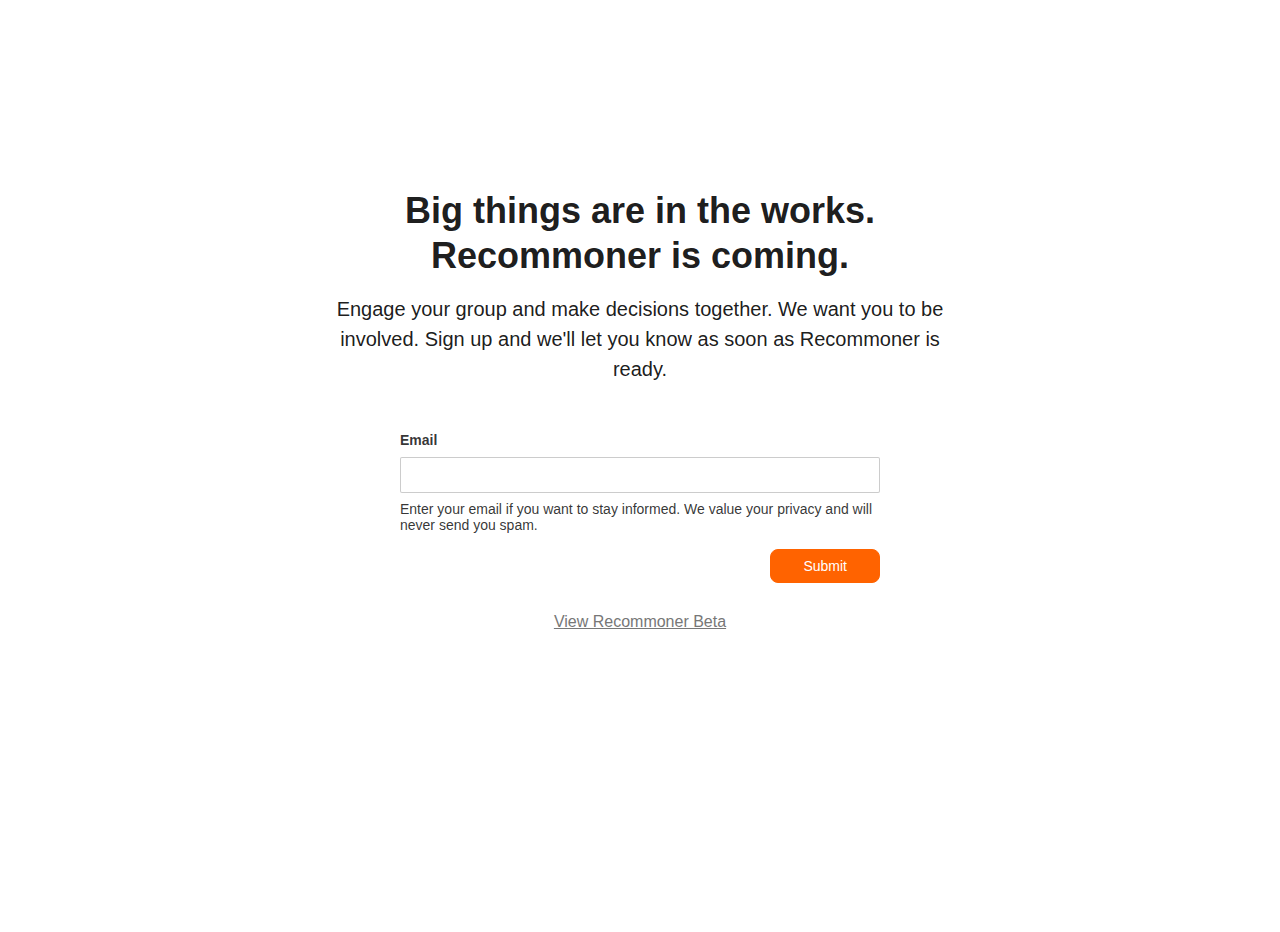
==== commit 0eceadbf: "add toolkit pdf" ====
--- a/index.html
+++ b/index.html
@@ -13,10 +13,6 @@
     <link rel="stylesheet" type="text/css" href="tachyons.css">
 
     <style>
-        html {
-            /*background-color: #2F241F;*/
-        }
-
         main {
             height: 100vh;
             vertical-align: middle;
@@ -24,10 +20,6 @@
             display: flex;
             justify-content: center;
             align-items: center;
-        }
-
-        article {
-            /*background-color: #FF7734;*/
         }
     </style>
 
@@ -48,6 +40,7 @@
                     <input type="submit" name="submit" placeholder="Sign Up" class="f6 br3 white no-underline bg-orange ba b--orange grow pv2 ph4 dib fr"/>
                 </div>
             </form>
+            <a href="/beta" class="gray pt4 tc db fc">View Recommoner Beta</p>
         </article>
     </main>
 </body>
